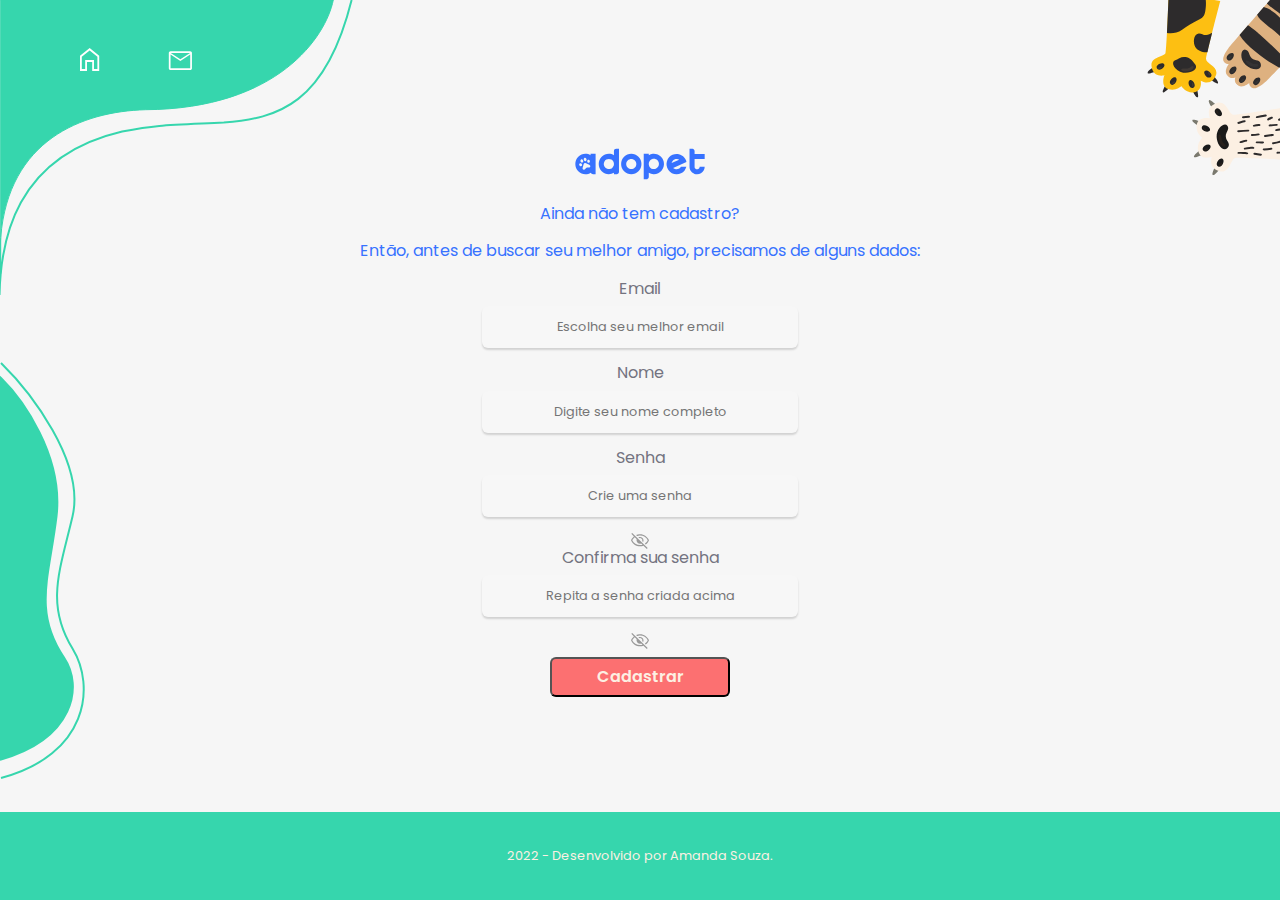
==== cadastro.html @ ca1f3fc4 "tela cadastro e login" ====
<!DOCTYPE html>
<html lang="pt-BR">
<head>
    <meta charset="UTF-8">
    <meta http-equiv="X-UA-Compatible" content="IE=edge">
    <meta name="viewport" content="width=device-width, initial-scale=1.0">
    <title>Adopet</title>

    <link rel="stylesheet" href="css/style.css">
    <link rel="stylesheet" href="css/normalize.css">

    <link rel="preconnect" href="https://fonts.googleapis.com">
    <link rel="preconnect" href="https://fonts.gstatic.com" crossorigin>
    <link href="https://fonts.googleapis.com/css2?family=Poppins:wght@400;600&display=swap" rel="stylesheet">

</head>
<body class="bg-form">
    <header class="cabecalho">
        <a href="index.html" class="icon"><img src="img/home.svg" alt="home"></a>
        <a href="mensagem.html"class="icon"><img src="img/message.svg" alt="home"></a>
    </header>

    <main class="container">
        <img src="./img/logo-azul.svg" alt="logo adopet" width="142px">
        <p class="texto-azul">Ainda não tem cadastro?</p>
        <p class="texto-azul">Então, antes de buscar seu melhor amigo, precisamos de alguns dados:</p>

        <form action="#" class="cadastro">
            <label for="email" class="form-titulo">Email</label>
            <input type="email" placeholder="Escolha seu melhor email" name="email" class="campo">

            <label for="nome"class="form-titulo">Nome</label>
            <input type="text" placeholder="Digite seu nome completo" name="nome"class="campo">

            <label for="senha"class="form-titulo">Senha</label>
            <input type="password" placeholder="Crie uma senha" name="senha"class="campo">
            <img src="img/eye.svg" alt="" class="eye">

            <label for="repete-senha"class="form-titulo">Confirma sua senha</label>
            <input type="password" placeholder="Repita a senha criada acima" name="repete-senha"class="campo">
            <img src="img/eye.svg" alt="" class="eye">
        </form>

        <button class="botao">Cadastrar</button>

    </main>

    <footer class="rodape">
        <p>2022 - Desenvolvido por Amanda Souza.</p>
    </footer>
    
</body>
</html>
---- css/style.css ----
:root {
    --azul: #3772FF;
    --verde: #36D6AD;
    --coral: #FC7071;
    --creme: #FCF0E3;
    --cinza-escuro: #737380;
    --cinza-medio: #BCBCBC;
    --cinza-claro: #F6F6F6;
    --font: 'Poppins', sans-serif;
}

body {
    font-family: var(--font);
    min-height: 100vh; 
    display: flex;
    flex-direction: column;
}

.bg-body{
    background-color: var(--azul);
    background-image: 
        url(../img/forma-topo.svg), 
        url(../img/forma-lateral.svg),
        url(../img/cao-gato.svg);
    background-repeat: no-repeat;
    background-position: top left, center right, center bottom;
}

.bg-form {
    background-color: var(--cinza-claro);
    background-image: 
        url(../img/patas.svg),
        url(../img/forma-topo.svg), 
        url(../img/forma-lateral2.svg);
    background-repeat: no-repeat;
    background-position: top right, top left, 0% 75%;
}

.bg-home {
    background-color: var(--cinza-claro);
    background-image: url(../img/forma-topo.svg);
    background-repeat: no-repeat;
    background-position: top right;
}

.cabecalho {
    margin: 3rem;
}

.icon {
   padding: 2rem;  
}

.icon-perfil {
    position: relative;

}

.container {
    text-align: center;
    
    padding: 0 3rem;
    margin-top: 1.5rem;
    flex-grow: 1;
}

.titulo{
    color: var(--cinza-claro);
    font-size: 1.5rem;
    margin: 1.2rem 0;
}

.texto-claro {
    color: var(--cinza-claro);
    font-size: 1rem;
    margin: 1.2rem 0;
}
.texto-azul {
    color: var(--azul);
    font-size: 1rem;
    margin: 1.2rem 0;
}

.botao {
    background-color: var(--coral);
    text-decoration: none;
    color: var(--creme);
    font-size: 1rem;
    font-weight: 600;

    height: 40px;
    width: 180px;
    border-radius: 6px;
    padding: 0;
    margin-bottom: 0.8rem;
    margin-top: 0.5rem;
    align-self: center;
}

.botao:hover {
    background: #FF9D9E;
}

.rodape {
    background-color: var(--verde);
    color: var(--creme);
    padding: 1.5rem 1.1rem;
    font-size: 0.8rem;
    text-align: center;
}

.cadastro{
    display: flex;
    flex-direction: column;
    align-items: center;
}

.form-titulo{
    margin-bottom: 0.5rem;
    color: var(--cinza-escuro);
}

.campo {
    height: 40px;
    width: 312px;
    border-radius: 6px;
    margin-bottom: 1rem;
    border: none;
    font-size: 0.8rem;
    color: var(--cinza-medio);
    background: #F7F7F7;
    box-shadow: 0px 2px 2px rgba(0, 0, 0, 0.15);
    text-align: center;  
}

.eye {
    
 
}

.recuperar-senha {
    color: var(--coral);
    text-decoration: underline;
    margin: 1rem;
}
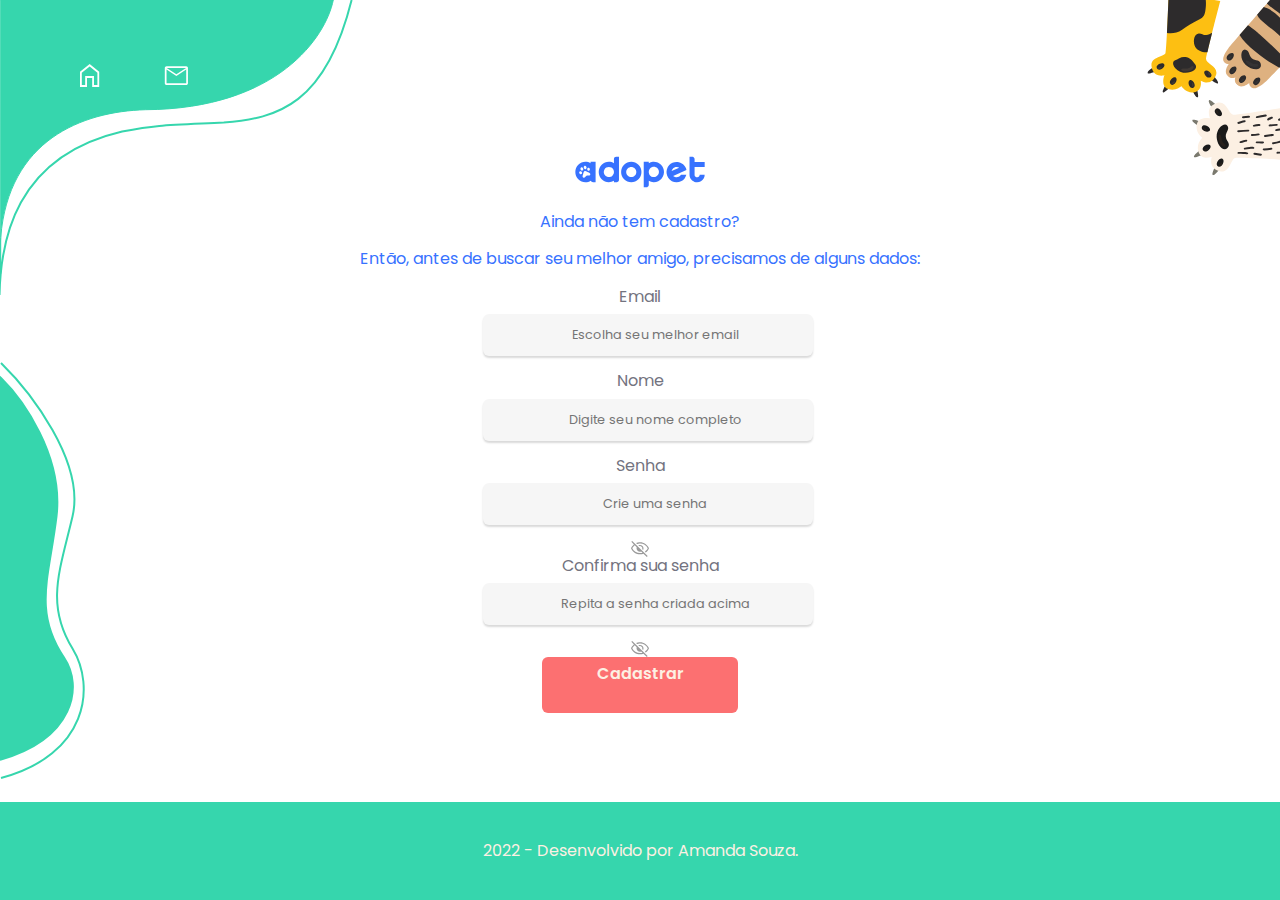
==== commit 38a4c6a5: "tela de mensagem" ====
--- a/cadastro.html
+++ b/cadastro.html
@@ -22,26 +22,26 @@
 
     <main class="container">
         <img src="./img/logo-azul.svg" alt="logo adopet" width="142px">
-        <p class="texto-azul">Ainda não tem cadastro?</p>
-        <p class="texto-azul">Então, antes de buscar seu melhor amigo, precisamos de alguns dados:</p>
+        <p class="texto-azul texto">Ainda não tem cadastro?</p>
+        <p class="texto-azul texto">Então, antes de buscar seu melhor amigo, precisamos de alguns dados:</p>
 
         <form action="#" class="cadastro">
             <label for="email" class="form-titulo">Email</label>
-            <input type="email" placeholder="Escolha seu melhor email" name="email" class="campo">
+            <input type="email" placeholder="Escolha seu melhor email" name="email" class="campo campo-form">
 
             <label for="nome"class="form-titulo">Nome</label>
-            <input type="text" placeholder="Digite seu nome completo" name="nome"class="campo">
+            <input type="text" placeholder="Digite seu nome completo" name="nome"class="campo campo-form">
 
             <label for="senha"class="form-titulo">Senha</label>
-            <input type="password" placeholder="Crie uma senha" name="senha"class="campo">
+            <input type="password" placeholder="Crie uma senha" name="senha"class="campo campo-form">
             <img src="img/eye.svg" alt="" class="eye">
 
             <label for="repete-senha"class="form-titulo">Confirma sua senha</label>
-            <input type="password" placeholder="Repita a senha criada acima" name="repete-senha"class="campo">
+            <input type="password" placeholder="Repita a senha criada acima" name="repete-senha"class="campo campo-form">
             <img src="img/eye.svg" alt="" class="eye">
         </form>
 
-        <button class="botao">Cadastrar</button>
+        <a class="botao" href="">Cadastrar</a>
 
     </main>
 
--- a/css/style.css
+++ b/css/style.css
@@ -6,6 +6,7 @@
     --cinza-escuro: #737380;
     --cinza-medio: #BCBCBC;
     --cinza-claro: #F6F6F6;
+    --branco: white;
     --font: 'Poppins', sans-serif;
 }
 
@@ -23,11 +24,11 @@
         url(../img/forma-lateral.svg),
         url(../img/cao-gato.svg);
     background-repeat: no-repeat;
-    background-position: top left, center right, center bottom;
+    background-position: top left, center right, center bottom 4.2rem;
 }
 
 .bg-form {
-    background-color: var(--cinza-claro);
+    background-color: var(--branco);
     background-image: 
         url(../img/patas.svg),
         url(../img/forma-topo.svg), 
@@ -37,14 +38,16 @@
 }
 
 .bg-home {
-    background-color: var(--cinza-claro);
+    background-color: var(--branco);
     background-image: url(../img/forma-topo.svg);
     background-repeat: no-repeat;
-    background-position: top right;
+    background-position: top left ;
 }
 
 .cabecalho {
-    margin: 3rem;
+    margin: 2rem 3rem;
+    display: flex;
+    align-items: center;
 }
 
 .icon {
@@ -52,49 +55,53 @@
 }
 
 .icon-perfil {
-    position: relative;
+    position: absolute;
+    right: 3rem;
 
 }
 
 .container {
     text-align: center;
-    
-    padding: 0 3rem;
-    margin-top: 1.5rem;
+    margin: 0 auto;
     flex-grow: 1;
+    width: 80%;
 }
 
 .titulo{
     color: var(--cinza-claro);
     font-size: 1.5rem;
     margin: 1.2rem 0;
+    line-height: 48px;
+    font-weight: 500;
+}
+
+.texto {
+    font-size: 1rem;
+    font-weight: 400;
+    margin: 1.2rem 0; 
 }
 
 .texto-claro {
-    color: var(--cinza-claro);
-    font-size: 1rem;
-    margin: 1.2rem 0;
+    color: var(--cinza-claro);  
 }
 .texto-azul {
     color: var(--azul);
-    font-size: 1rem;
-    margin: 1.2rem 0;
 }
 
 .botao {
+    margin: 0 auto 1rem auto;
+    display: block;
+
     background-color: var(--coral);
     text-decoration: none;
     color: var(--creme);
     font-size: 1rem;
     font-weight: 600;
 
-    height: 40px;
-    width: 180px;
+    height: 2.5rem;
+    width: 11.2rem;
     border-radius: 6px;
-    padding: 0;
-    margin-bottom: 0.8rem;
-    margin-top: 0.5rem;
-    align-self: center;
+    padding: 0.5em;
 }
 
 .botao:hover {
@@ -104,8 +111,8 @@
 .rodape {
     background-color: var(--verde);
     color: var(--creme);
-    padding: 1.5rem 1.1rem;
-    font-size: 0.8rem;
+    padding: 1.5rem;
+    font-size: 1rem;
     text-align: center;
 }
 
@@ -116,21 +123,25 @@
 }
 
 .form-titulo{
-    margin-bottom: 0.5rem;
     color: var(--cinza-escuro);
+    font-weight: 400;
 }
 
 .campo {
     height: 40px;
     width: 312px;
     border-radius: 6px;
-    margin-bottom: 1rem;
+    margin: 0.5rem 0 1rem 1rem;
     border: none;
     font-size: 0.8rem;
     color: var(--cinza-medio);
-    background: #F7F7F7;
     box-shadow: 0px 2px 2px rgba(0, 0, 0, 0.15);
-    text-align: center;  
+    padding-left: 1rem;
+}
+
+.campo-form {
+    text-align: center;
+    background-color: var(--cinza-claro);  
 }
 
 .eye {
@@ -142,4 +153,32 @@
     color: var(--coral);
     text-decoration: underline;
     margin: 1rem;
+}
+
+.cx-msg{
+    background-color:var(--cinza-claro);
+    height: 33rem;
+    width: 22rem;
+    border-radius: 10px;
+    text-align: left;
+    padding-top: 1rem;
+}
+
+.msg-titulo{
+    font-size: 1rem;
+    font-weight: 600;
+    margin-left:1rem ;
+}
+
+.tx-area {
+    resize: none;
+    height: 8.5rem;
+    margin-left: 1rem;
+    margin-top: 0.5rem;
+    padding-top: 1rem;
+    padding-left: 1rem;
+}
+
+.botao-msg{
+    text-align: center;
 }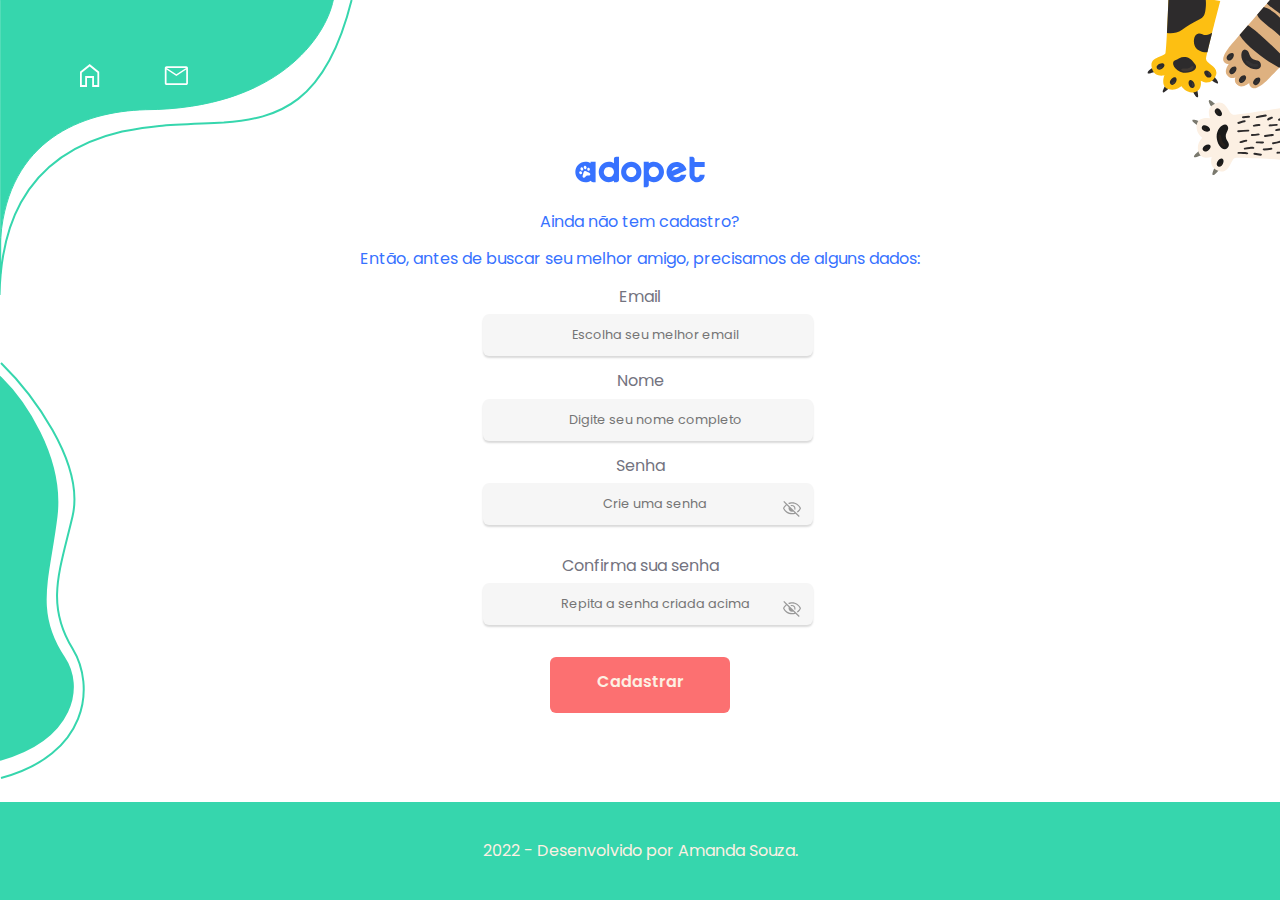
==== commit 06e71619: "tela galeria de pets" ====
--- a/cadastro.html
+++ b/cadastro.html
@@ -41,7 +41,7 @@
             <img src="img/eye.svg" alt="" class="eye">
         </form>
 
-        <a class="botao" href="">Cadastrar</a>
+        <a class="botao" href="galeria.html">Cadastrar</a>
 
     </main>
 
--- a/css/style.css
+++ b/css/style.css
@@ -64,7 +64,7 @@
     text-align: center;
     margin: 0 auto;
     flex-grow: 1;
-    width: 80%;
+    width: 70%;
 }
 
 .titulo{
@@ -101,7 +101,7 @@
     height: 2.5rem;
     width: 11.2rem;
     border-radius: 6px;
-    padding: 0.5em;
+    padding-top: 1rem;
 }
 
 .botao:hover {
@@ -145,8 +145,9 @@
 }
 
 .eye {
-    
- 
+    position: relative;
+    left: 9.5rem;
+    bottom: 2.5rem;
 }
 
 .recuperar-senha {
@@ -157,11 +158,13 @@
 
 .cx-msg{
     background-color:var(--cinza-claro);
-    height: 33rem;
+    height: 34rem;
     width: 22rem;
     border-radius: 10px;
     text-align: left;
     padding-top: 1rem;
+    margin: 0 auto;
+    width: 90%;
 }
 
 .msg-titulo{
@@ -181,4 +184,44 @@
 
 .botao-msg{
     text-align: center;
+}
+
+.card{
+    display: flex;
+    justify-content: space-evenly;
+    background-color: var(--cinza-claro);
+    width: 95%;
+    height: 196px;
+    margin: 0 auto;
+    margin-top: 1.5rem;
+}
+
+.card-titulo{
+    color: var(--azul);
+    font-weight: 600;
+    margin: 1rem 0;
+}
+
+.card-conteudo{
+    color: var(--cinza-escuro);
+    font-weight: 400;
+    line-height: 1.2rem;
+}
+
+.descricao{
+    font-size: 0.87rem;
+}
+
+.cidade{
+    font-size: 0.75rem;
+}
+
+.msg{
+    font-size: 0.62rem;
+    padding-left: 0.5rem;
+}
+
+.msg-resp{
+    text-decoration: none;
+    display: flex;  
 }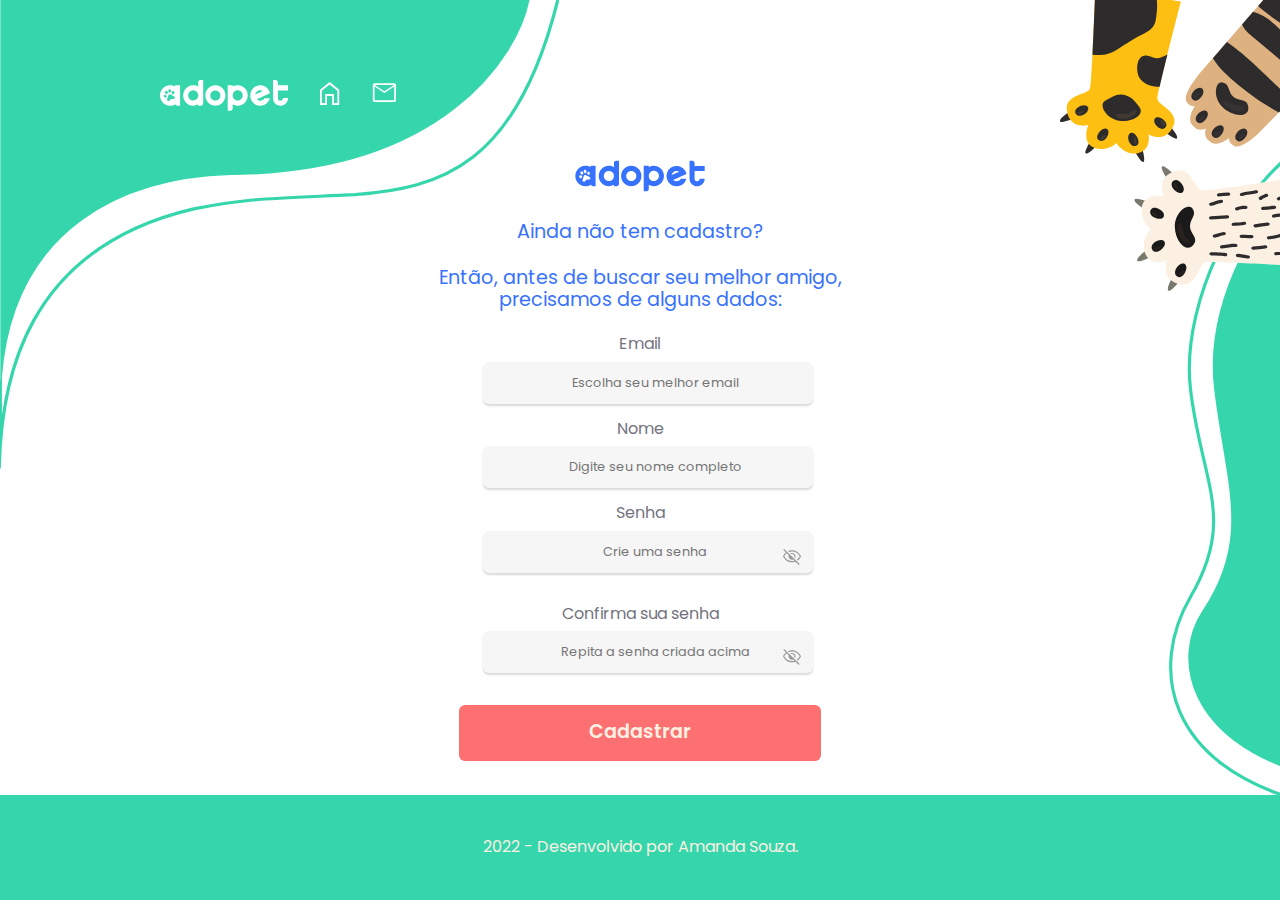
==== commit b3a29370: "background - todos os dispositivos" ====
--- a/cadastro.html
+++ b/cadastro.html
@@ -8,6 +8,7 @@
 
     <link rel="stylesheet" href="css/style.css">
     <link rel="stylesheet" href="css/normalize.css">
+    <link rel="stylesheet" href="css/formulario.css">
 
     <link rel="preconnect" href="https://fonts.googleapis.com">
     <link rel="preconnect" href="https://fonts.gstatic.com" crossorigin>
@@ -16,6 +17,7 @@
 </head>
 <body class="bg-form">
     <header class="cabecalho">
+        <img src="./img/logo-cabecalho.svg" alt="logo adopet" class="logo-cabecalho">
         <a href="index.html" class="icon"><img src="img/home.svg" alt="home"></a>
         <a href="mensagem.html"class="icon"><img src="img/message.svg" alt="home"></a>
     </header>
--- a/css/style.css
+++ b/css/style.css
@@ -15,16 +15,6 @@
     min-height: 100vh; 
     display: flex;
     flex-direction: column;
-}
-
-.bg-body{
-    background-color: var(--azul);
-    background-image: 
-        url(../img/forma-topo.svg), 
-        url(../img/forma-lateral.svg),
-        url(../img/cao-gato.svg);
-    background-repeat: no-repeat;
-    background-position: top left, center right, center bottom 4.2rem;
 }
 
 .bg-form {
@@ -45,9 +35,14 @@
 }
 
 .cabecalho {
-    margin: 2rem 3rem;
+    margin: 1.5rem;
     display: flex;
     align-items: center;
+}
+
+.logo-cabecalho{
+    position: absolute;
+    left: -200px;
 }
 
 .icon {
@@ -57,22 +52,13 @@
 .icon-perfil {
     position: absolute;
     right: 3rem;
-
 }
 
 .container {
     text-align: center;
-    margin: 0 auto;
+    margin: 2rem auto 0;
     flex-grow: 1;
     width: 70%;
-}
-
-.titulo{
-    color: var(--cinza-claro);
-    font-size: 1.5rem;
-    margin: 1.2rem 0;
-    line-height: 48px;
-    font-weight: 500;
 }
 
 .texto {
@@ -84,6 +70,7 @@
 .texto-claro {
     color: var(--cinza-claro);  
 }
+
 .texto-azul {
     color: var(--azul);
 }
@@ -111,117 +98,75 @@
 .rodape {
     background-color: var(--verde);
     color: var(--creme);
-    padding: 1.5rem;
+    padding: 1.7rem 0;
     font-size: 1rem;
     text-align: center;
 }
 
-.cadastro{
-    display: flex;
-    flex-direction: column;
-    align-items: center;
+@media (min-width:370px) {
+    .logo-cabecalho{
+        position: static;
+        padding: 1rem;
+    }
+
+    .cabecalho{
+        margin: 4rem 3rem;
+    }
+
+    .icon {
+        padding: 1rem;
+    }
+
+    .container{
+        padding-top: 4rem;
+    }
+
+    .texto {
+        font-size: 1.2rem;
+        width: 21rem;
+        margin: 1.5rem auto;
+    }
+
+    .botao{
+        width: 20rem;
+        font-size: 1.2rem;
+    }
+
+    .bg-home{
+        background-size: 35rem;
+    }
+
+    .bg-form {
+        background-image:  
+            url(../img/patas.svg),
+            url(../img/forma-topo.svg), 
+            url(../img/forma-lateral.svg);
+        background-repeat: no-repeat;
+        background-position: top right, top left, 100% 60%;
+        background-size: 14rem, 35rem, 7rem;
+    }
 }
 
-.form-titulo{
-    color: var(--cinza-escuro);
-    font-weight: 400;
-}
+@media (min-width:780px) {
+    .cabecalho{
+        margin: 4rem 9rem 2rem;
+    }
 
-.campo {
-    height: 40px;
-    width: 312px;
-    border-radius: 6px;
-    margin: 0.5rem 0 1rem 1rem;
-    border: none;
-    font-size: 0.8rem;
-    color: var(--cinza-medio);
-    box-shadow: 0px 2px 2px rgba(0, 0, 0, 0.15);
-    padding-left: 1rem;
-}
+    .container{
+        padding-top: 0;
+        margin: 0 auto;
+    }
 
-.campo-form {
-    text-align: center;
-    background-color: var(--cinza-claro);  
-}
+    .texto {
+        width: 30.5rem;
+    }
 
-.eye {
-    position: relative;
-    left: 9.5rem;
-    bottom: 2.5rem;
-}
+    .botao{
+        width: 22.6rem;
+    }
 
-.recuperar-senha {
-    color: var(--coral);
-    text-decoration: underline;
-    margin: 1rem;
-}
-
-.cx-msg{
-    background-color:var(--cinza-claro);
-    height: 34rem;
-    width: 22rem;
-    border-radius: 10px;
-    text-align: left;
-    padding-top: 1rem;
-    margin: 0 auto;
-    width: 90%;
-}
-
-.msg-titulo{
-    font-size: 1rem;
-    font-weight: 600;
-    margin-left:1rem ;
-}
-
-.tx-area {
-    resize: none;
-    height: 8.5rem;
-    margin-left: 1rem;
-    margin-top: 0.5rem;
-    padding-top: 1rem;
-    padding-left: 1rem;
-}
-
-.botao-msg{
-    text-align: center;
-}
-
-.card{
-    display: flex;
-    justify-content: space-evenly;
-    background-color: var(--cinza-claro);
-    width: 95%;
-    height: 196px;
-    margin: 0 auto;
-    margin-top: 1.5rem;
-}
-
-.card-titulo{
-    color: var(--azul);
-    font-weight: 600;
-    margin: 1rem 0;
-}
-
-.card-conteudo{
-    color: var(--cinza-escuro);
-    font-weight: 400;
-    line-height: 1.2rem;
-}
-
-.descricao{
-    font-size: 0.87rem;
-}
-
-.cidade{
-    font-size: 0.75rem;
-}
-
-.msg{
-    font-size: 0.62rem;
-    padding-left: 0.5rem;
-}
-
-.msg-resp{
-    text-decoration: none;
-    display: flex;  
+    .icon-perfil {
+        position: absolute;
+        right: 10.8rem;
+    }
 }--- a/css/formulario.css
+++ b/css/formulario.css
@@ -0,0 +1,81 @@
+.cadastro{
+    display: flex;
+    flex-direction: column;
+    align-items: center;
+}
+
+.form-titulo{
+    color: var(--cinza-escuro);
+    font-weight: 400;
+}
+
+.campo {
+    height: 40px;
+    width: 312px;
+    border-radius: 6px;
+    margin: 0.5rem 0 1rem 1rem;
+    border: none;
+    font-size: 0.8rem;
+    color: var(--cinza-medio);
+    box-shadow: 0px 2px 2px rgba(0, 0, 0, 0.15);
+    padding-left: 1rem;
+}
+
+.campo-form {
+    text-align: center;
+    background-color: var(--cinza-claro);  
+}
+
+.eye {
+    position: relative;
+    left: 9.5rem;
+    bottom: 2.5rem;
+}
+
+.recuperar-senha {
+    color: var(--coral);
+    text-decoration: underline;
+    margin: 1rem;
+}
+
+
+.msg-titulo{
+    font-size: 1rem;
+    font-weight: 600;
+    margin-left:1rem ;
+}
+
+.tx-area {
+    resize: none;
+    height: 8.5rem;
+    margin-left: 1rem;
+    margin-top: 0.5rem;
+    padding-top: 1rem;
+    padding-left: 1rem;
+}
+
+.cx-msg{
+    background-color:var(--cinza-claro);
+    height: 100%;
+    width: 22rem;
+    border-radius: 10px;
+    text-align: left;
+    padding: 1rem 0;
+    margin: 0 auto;
+    width: 90%;
+}
+
+.botao-msg{
+    text-align: center;
+}
+
+@media (min-width:370px) {
+    .bg-desktop-form{
+        background-image:
+        url(../img/forma-topo.svg), 
+        url(../img/forma-lateral.svg);
+        background-repeat: no-repeat;
+        background-position:top left, 100% 60%;
+        background-size:35rem, 7rem;
+    }
+}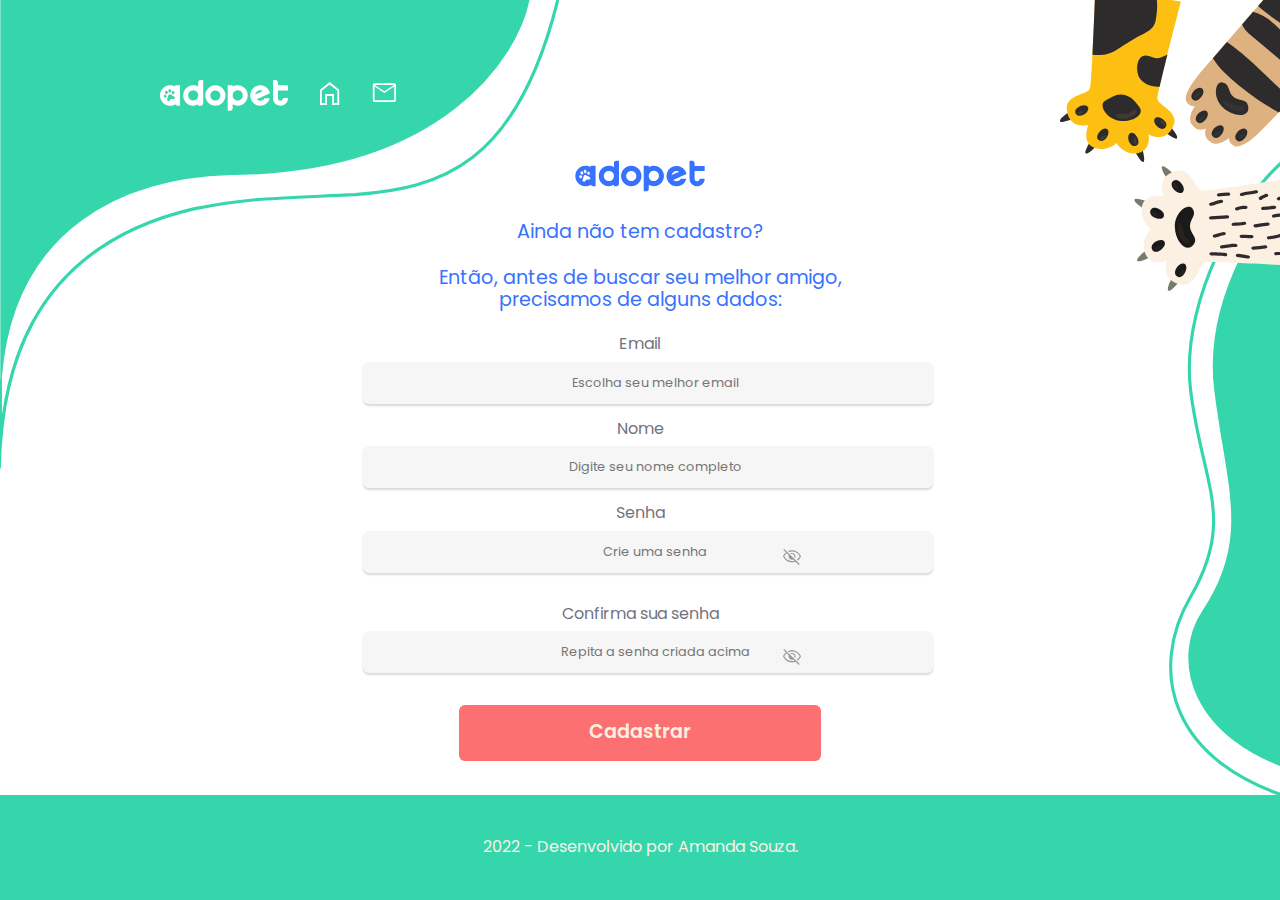
==== commit ce3c0b83: "refatoração tela msg e perfil mobile" ====
--- a/cadastro.html
+++ b/cadastro.html
@@ -29,17 +29,17 @@
 
         <form action="#" class="cadastro">
             <label for="email" class="form-titulo">Email</label>
-            <input type="email" placeholder="Escolha seu melhor email" name="email" class="campo campo-form">
+            <input type="email" placeholder="Escolha seu melhor email" name="email" class="campo campo-cinza">
 
             <label for="nome"class="form-titulo">Nome</label>
-            <input type="text" placeholder="Digite seu nome completo" name="nome"class="campo campo-form">
+            <input type="text" placeholder="Digite seu nome completo" name="nome"class="campo campo-cinza">
 
             <label for="senha"class="form-titulo">Senha</label>
-            <input type="password" placeholder="Crie uma senha" name="senha"class="campo campo-form">
+            <input type="password" placeholder="Crie uma senha" name="senha"class="campo campo-cinza">
             <img src="img/eye.svg" alt="" class="eye">
 
             <label for="repete-senha"class="form-titulo">Confirma sua senha</label>
-            <input type="password" placeholder="Repita a senha criada acima" name="repete-senha"class="campo campo-form">
+            <input type="password" placeholder="Repita a senha criada acima" name="repete-senha"class="campo campo-cinza">
             <img src="img/eye.svg" alt="" class="eye">
         </form>
 
--- a/css/style.css
+++ b/css/style.css
@@ -155,10 +155,11 @@
     .container{
         padding-top: 0;
         margin: 0 auto;
+
     }
 
     .texto {
-        width: 30.5rem;
+        width: 32rem;
     }
 
     .botao{
--- a/css/formulario.css
+++ b/css/formulario.css
@@ -10,20 +10,26 @@
 }
 
 .campo {
-    height: 40px;
-    width: 312px;
     border-radius: 6px;
     margin: 0.5rem 0 1rem 1rem;
     border: none;
-    font-size: 0.8rem;
-    color: var(--cinza-medio);
+    font-size: 0.8rem;   
     box-shadow: 0px 2px 2px rgba(0, 0, 0, 0.15);
     padding-left: 1rem;
 }
 
-.campo-form {
+.campo-cinza {
     text-align: center;
-    background-color: var(--cinza-claro);  
+    background-color: var(--cinza-claro);
+    height: 40px;
+    width: 312px; 
+}
+
+.campo-claro{
+    background-color: var(--branco);
+    color: var(--cinza-claro);
+    height: 48px;
+    width: 280px;
 }
 
 .eye {
@@ -47,22 +53,25 @@
 
 .tx-area {
     resize: none;
+    width: 264px;
     height: 8.5rem;
-    margin-left: 1rem;
     margin-top: 0.5rem;
-    padding-top: 1rem;
-    padding-left: 1rem;
+    padding: 1rem;
+}
+
+.container-form{
+    text-align: center;
+    flex-grow: 1;
+    margin: 2rem 1.2rem;
 }
 
 .cx-msg{
     background-color:var(--cinza-claro);
-    height: 100%;
-    width: 22rem;
     border-radius: 10px;
     text-align: left;
-    padding: 1rem 0;
-    margin: 0 auto;
-    width: 90%;
+    width: 100%;
+    height: 39rem;
+    padding-top: 2rem;  
 }
 
 .botao-msg{
@@ -78,4 +87,10 @@
         background-position:top left, 100% 60%;
         background-size:35rem, 7rem;
     }
+}
+
+@media (min-width:780px) {
+    .campo{
+        width: 552px;
+    }
 }